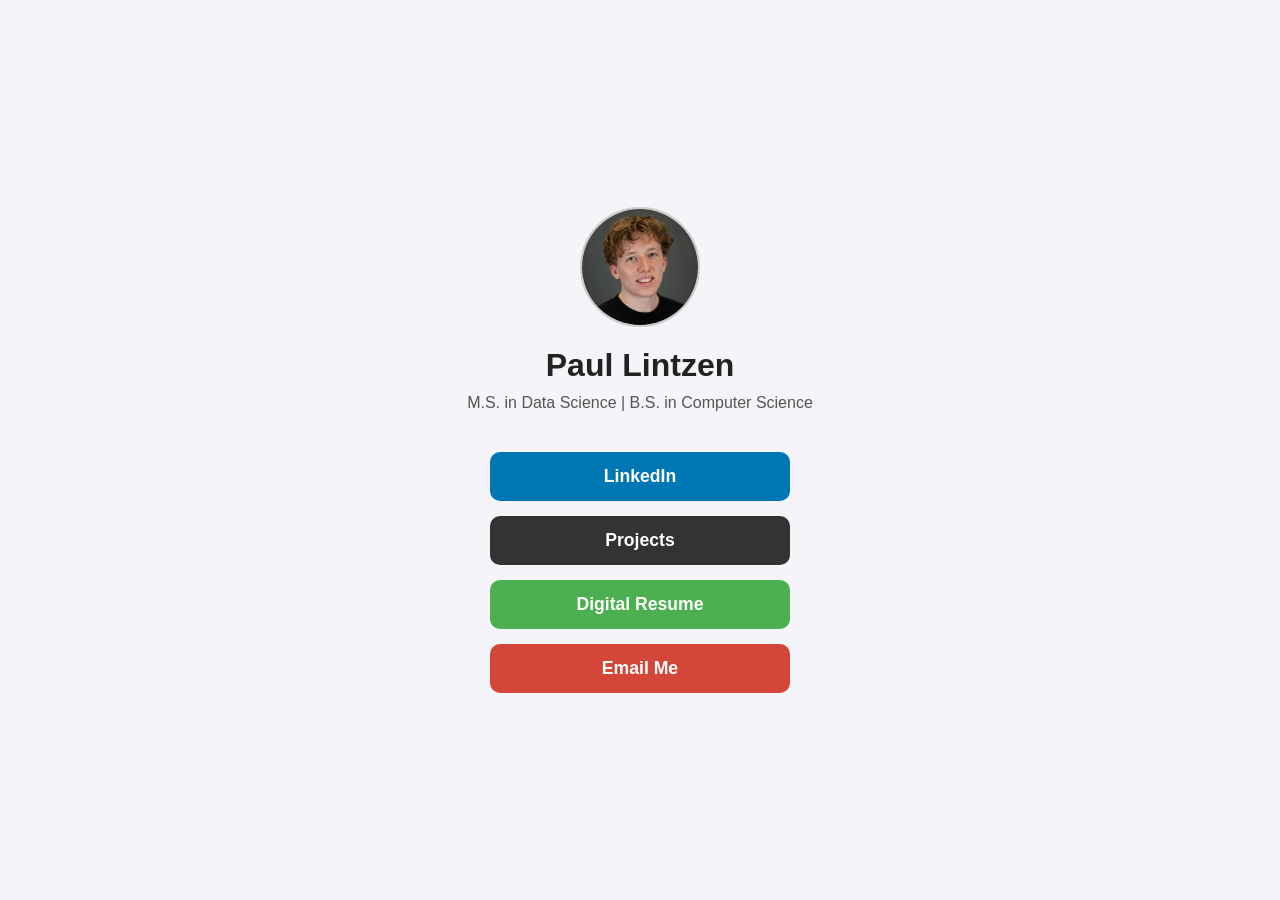
==== index.html @ 579edff2 "Reorder education" ====
<!DOCTYPE html>
<html lang="en">
<head>
<meta charset="UTF-8">
<meta name="viewport" content="width=device-width, initial-scale=1.0">
<title>Connect with Me</title>
<link rel="apple-touch-icon" sizes="180x180" href="icons/apple-touch-icon.png">
<link rel="icon" type="image/png" sizes="32x32" href="icons/favicon-32x32.png">
<link rel="icon" type="image/png" sizes="16x16" href="icons/favicon-16x16.png">
<link rel="manifest" href="icons/site.webmanifest">
<style>
    /* Reset some defaults */
    * { box-sizing: border-box; margin: 0; padding: 0; }
    body {
        font-family: 'Helvetica Neue', sans-serif;
        background: #f4f4f9;
        color: #333;
        display: flex;
        flex-direction: column;
        justify-content: center;
        align-items: center;
        height: 100vh;
        text-align: center;
        padding: 20px;
    }
    h1 {
        margin-bottom: 10px;
        font-size: 2em;
        color: #222;
    }
    p.description {
        margin-bottom: 40px;
        font-size: 1em;
        color: #555;
    }
    .buttons {
        display: flex;
        flex-direction: column;
        gap: 15px;
        width: 100%;
        max-width: 300px;
    }
    a.button {
        display: block;
        padding: 14px 20px;
        border-radius: 10px;
        font-size: 1.1em;
        font-weight: bold;
        text-decoration: none;
        color: white;
        transition: transform 0.2s, box-shadow 0.2s;
    }
    a.button:hover {
        transform: translateY(-2px);
        box-shadow: 0 4px 12px rgba(0,0,0,0.2);
    }
    a.linkedin { background: #0077B5; }
    a.projects { background: #333333; }
    a.resume { background: #4CAF50; }
    a.email { background: #d44638; }
    @media (max-width: 400px) {
        h1 { font-size: 1.5em; }
        p.description { font-size: 0.9em; }
        a.button { font-size: 1em; padding: 12px; }
    }
    .headshot {
    width: 120px;         /* adjust size as needed */
    height: 120px;
    border-radius: 50%;   /* makes it circular */
    object-fit: cover;    /* crops to fit nicely */
    margin-bottom: 20px;  /* space below the image */
    border: 2px solid #ccc; /* optional subtle border */
}
</style>
</head>
<body>
<img src="headshot.jpg" alt="Paul Lintzen" class="headshot">
<h1>Paul Lintzen</h1>
<p class="description">M.S. in Data Science | B.S. in Computer Science</p>
<div class="buttons">
    <a href="https://www.linkedin.com/in/paul-lintzen/" class="button linkedin" target="_blank">LinkedIn</a>
    <a href="projects.html" class="button projects">Projects</a>
    <a href="documents/jun2026-public-resume.pdf" class="button resume" target="_blank">Digital Resume</a>
    <a href="mailto:paul_lintzen@mines.edu" class="button email">Email Me</a>
</div>
</body>
</html>
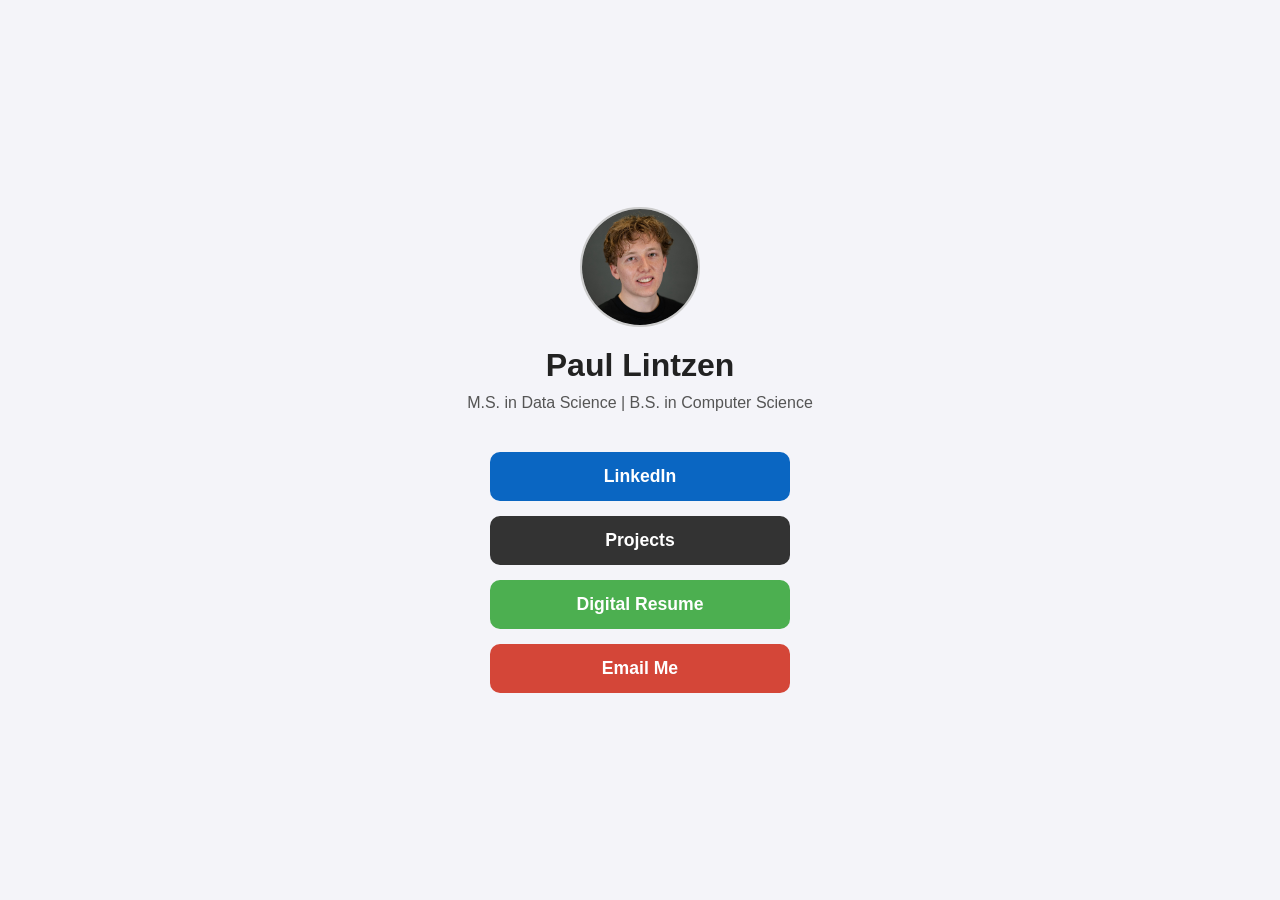
==== commit b0bb2034: "Update linked in color" ====
--- a/index.html
+++ b/index.html
@@ -54,7 +54,7 @@
         transform: translateY(-2px);
         box-shadow: 0 4px 12px rgba(0,0,0,0.2);
     }
-    a.linkedin { background: #0077B5; }
+    a.linkedin { background: #0a66c2; }
     a.projects { background: #333333; }
     a.resume { background: #4CAF50; }
     a.email { background: #d44638; }
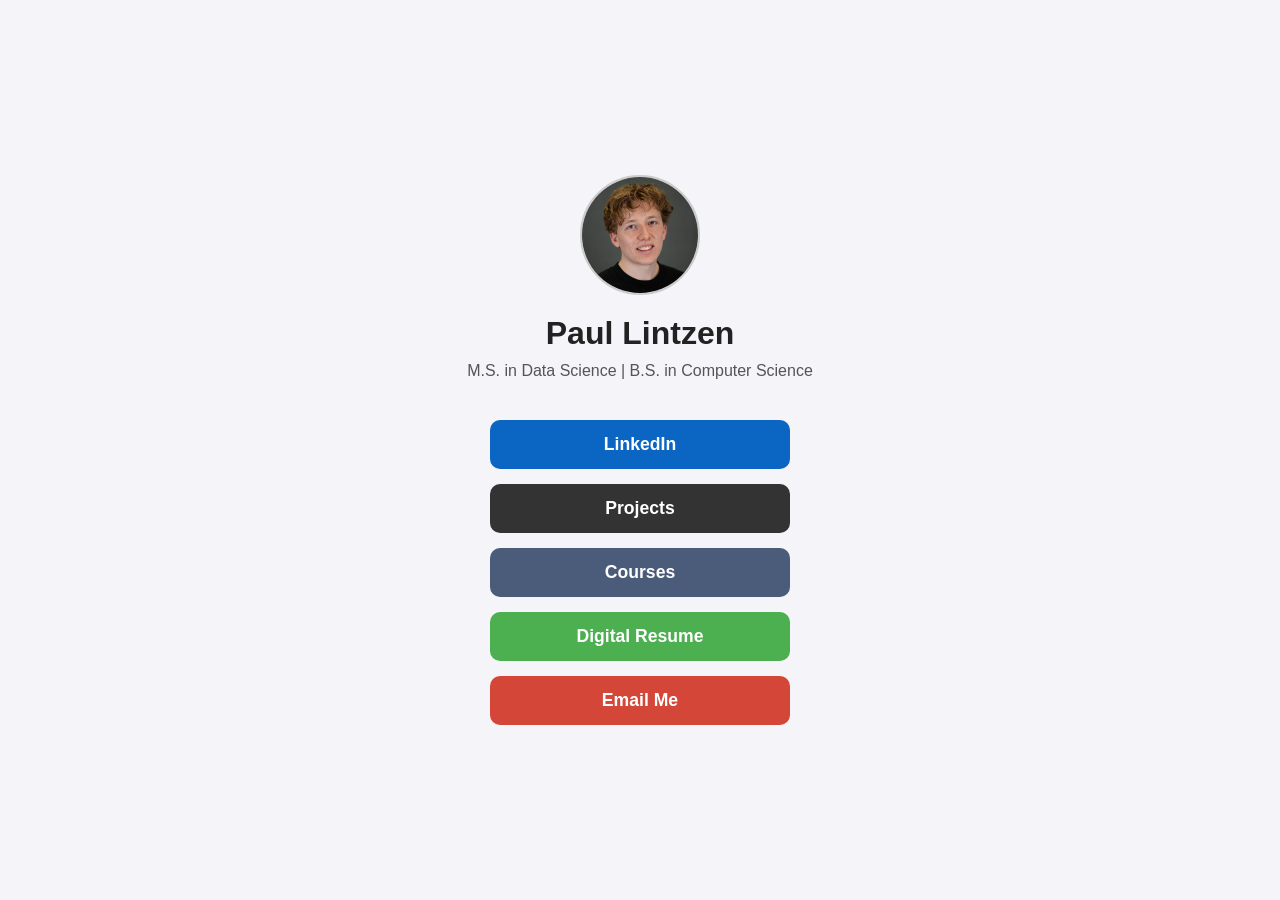
==== commit ec12f513: "Add courses page" ====
--- a/index.html
+++ b/index.html
@@ -56,6 +56,7 @@
     }
     a.linkedin { background: #0a66c2; }
     a.projects { background: #333333; }
+    a.courses { background: #4A5C7A; }
     a.resume { background: #4CAF50; }
     a.email { background: #d44638; }
     @media (max-width: 400px) {
@@ -80,6 +81,7 @@
 <div class="buttons">
     <a href="https://www.linkedin.com/in/paul-lintzen/" class="button linkedin" target="_blank">LinkedIn</a>
     <a href="projects.html" class="button projects">Projects</a>
+    <a href="courses.html" class="button courses">Courses</a>
     <a href="documents/jun2026-public-resume.pdf" class="button resume" target="_blank">Digital Resume</a>
     <a href="mailto:paul_lintzen@mines.edu" class="button email">Email Me</a>
 </div>
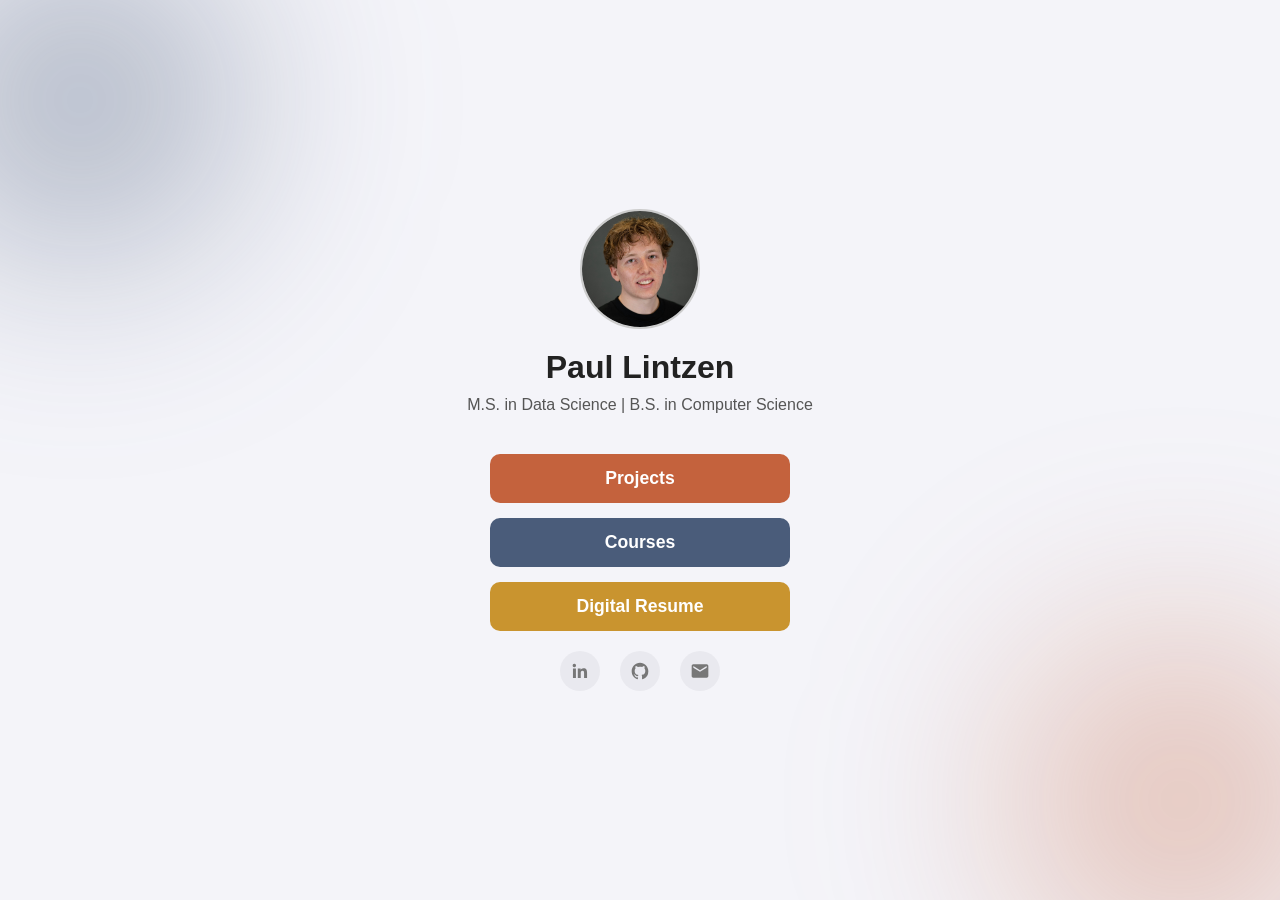
==== commit 4a7c637d: "Update contact buttons and colors on home page" ====
--- a/index.html
+++ b/index.html
@@ -12,6 +12,7 @@
     /* Reset some defaults */
     * { box-sizing: border-box; margin: 0; padding: 0; }
     body {
+        position: relative;
         font-family: 'Helvetica Neue', sans-serif;
         background: #f4f4f9;
         color: #333;
@@ -22,6 +23,28 @@
         height: 100vh;
         text-align: center;
         padding: 20px;
+    }
+    body::before, body::after {
+        content: "";
+        position: fixed;
+        border-radius: 50%;
+        filter: blur(90px);
+        z-index: -1;
+        pointer-events: none;
+    }
+    body::before {
+        width: 480px;
+        height: 480px;
+        top: -140px;
+        left: -160px;
+        background: radial-gradient(circle, rgba(74,92,122,0.55), transparent 70%);
+    }
+    body::after {
+        width: 520px;
+        height: 520px;
+        bottom: -160px;
+        right: -160px;
+        background: radial-gradient(circle, rgba(196,98,61,0.45), transparent 70%);
     }
     h1 {
         margin-bottom: 10px;
@@ -54,11 +77,37 @@
         transform: translateY(-2px);
         box-shadow: 0 4px 12px rgba(0,0,0,0.2);
     }
-    a.linkedin { background: #0a66c2; }
-    a.projects { background: #333333; }
+    a.projects { background: #C4623D; }
     a.courses { background: #4A5C7A; }
-    a.resume { background: #4CAF50; }
-    a.email { background: #d44638; }
+    a.resume { background: #C9942F; }
+    .social-icons {
+        display: flex;
+        justify-content: center;
+        gap: 20px;
+        margin-top: 20px;
+    }
+    a.icon-link {
+        display: flex;
+        align-items: center;
+        justify-content: center;
+        width: 40px;
+        height: 40px;
+        border-radius: 50%;
+        color: #777;
+        background: #e9e9ef;
+        transition: transform 0.2s, background 0.2s, color 0.2s;
+    }
+    a.icon-link svg {
+        width: 20px;
+        height: 20px;
+        fill: currentColor;
+    }
+    a.icon-link:hover {
+        transform: translateY(-2px);
+    }
+    a.icon-link.linkedin:hover { background: #0a66c2; color: white; }
+    a.icon-link.github:hover { background: #333333; color: white; }
+    a.icon-link.email:hover { background: #d44638; color: white; }
     @media (max-width: 400px) {
         h1 { font-size: 1.5em; }
         p.description { font-size: 0.9em; }
@@ -79,11 +128,20 @@
 <h1>Paul Lintzen</h1>
 <p class="description">M.S. in Data Science | B.S. in Computer Science</p>
 <div class="buttons">
-    <a href="https://www.linkedin.com/in/paul-lintzen/" class="button linkedin" target="_blank">LinkedIn</a>
     <a href="projects.html" class="button projects">Projects</a>
     <a href="courses.html" class="button courses">Courses</a>
     <a href="documents/jun2026-public-resume.pdf" class="button resume" target="_blank">Digital Resume</a>
-    <a href="mailto:paul_lintzen@mines.edu" class="button email">Email Me</a>
+</div>
+<div class="social-icons">
+    <a href="https://www.linkedin.com/in/paul-lintzen/" class="icon-link linkedin" target="_blank" aria-label="LinkedIn">
+        <svg viewBox="0 0 24 24"><path d="M20.45 20.45h-3.56v-5.57c0-1.33-.02-3.04-1.85-3.04-1.85 0-2.14 1.45-2.14 2.94v5.67H9.34V9h3.42v1.56h.05c.48-.9 1.64-1.85 3.38-1.85 3.61 0 4.28 2.38 4.28 5.47v6.27zM5.34 7.43a2.07 2.07 0 1 1 0-4.13 2.07 2.07 0 0 1 0 4.13zM7.12 20.45H3.56V9h3.56v11.45z"/></svg>
+    </a>
+    <a href="https://github.com/PaulLintzen" class="icon-link github" target="_blank" aria-label="GitHub">
+        <svg viewBox="0 0 24 24"><path d="M12 2C6.48 2 2 6.58 2 12.19c0 4.49 2.87 8.3 6.84 9.65.5.1.68-.22.68-.49 0-.24-.01-.88-.01-1.72-2.78.62-3.37-1.37-3.37-1.37-.45-1.18-1.11-1.49-1.11-1.49-.9-.63.07-.62.07-.62 1 .07 1.53 1.05 1.53 1.05.89 1.56 2.34 1.11 2.91.85.09-.66.35-1.11.63-1.36-2.22-.26-4.56-1.14-4.56-5.06 0-1.12.39-2.03 1.03-2.75-.1-.26-.45-1.31.1-2.72 0 0 .84-.28 2.75 1.05a9.3 9.3 0 0 1 2.5-.35c.85 0 1.71.12 2.5.35 1.91-1.33 2.75-1.05 2.75-1.05.55 1.41.2 2.46.1 2.72.64.72 1.03 1.63 1.03 2.75 0 3.93-2.34 4.79-4.57 5.05.36.32.68.94.68 1.9 0 1.37-.01 2.48-.01 2.81 0 .27.18.6.69.49A10.03 10.03 0 0 0 22 12.19C22 6.58 17.52 2 12 2z"/></svg>
+    </a>
+    <a href="mailto:paul_lintzen@mines.edu" class="icon-link email" aria-label="Email">
+        <svg viewBox="0 0 24 24"><path d="M20 4H4c-1.1 0-1.99.9-1.99 2L2 18c0 1.1.9 2 2 2h16c1.1 0 2-.9 2-2V6c0-1.1-.9-2-2-2zm0 4-8 5-8-5V6l8 5 8-5v2z"/></svg>
+    </a>
 </div>
 </body>
 </html>
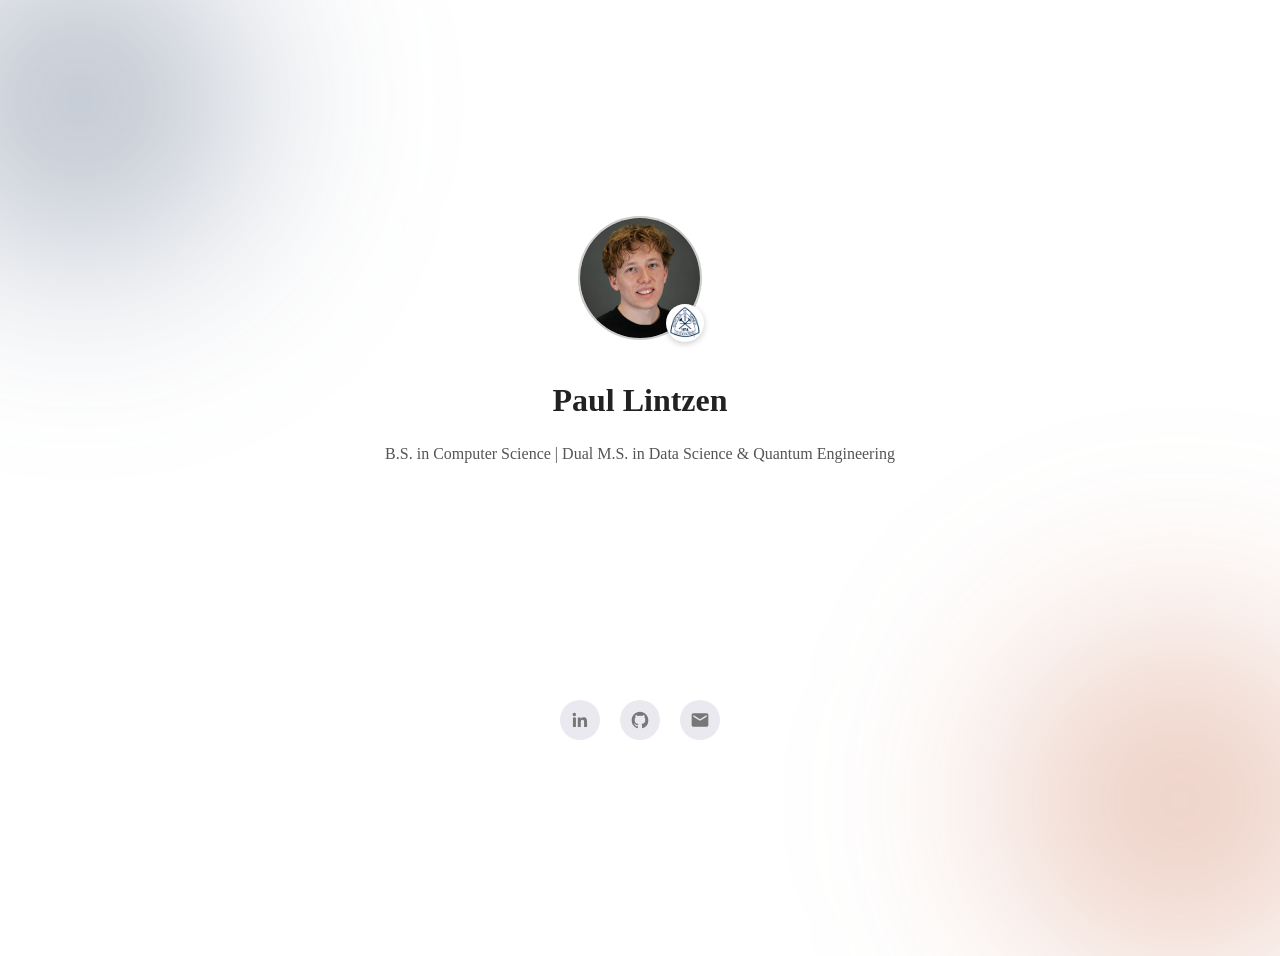
==== commit b81b94b2: "Update resume rendering" ====
--- a/index.html
+++ b/index.html
@@ -3,19 +3,21 @@
 <head>
 <meta charset="UTF-8">
 <meta name="viewport" content="width=device-width, initial-scale=1.0">
-<title>Connect with Me</title>
+<title>Paul Lintzen</title>
+<meta name="description" content="Paul Lintzen — M.S. in Data Science &amp; Quantum Engineering, B.S. in Computer Science, Colorado School of Mines.">
+<meta property="og:title" content="Paul Lintzen">
+<meta property="og:description" content="M.S. in Data Science &amp; Quantum Engineering | B.S. in Computer Science, Colorado School of Mines">
+<meta property="og:image" content="headshot.jpg">
+<meta property="og:type" content="website">
+<meta name="twitter:card" content="summary">
 <link rel="apple-touch-icon" sizes="180x180" href="icons/apple-touch-icon.png">
 <link rel="icon" type="image/png" sizes="32x32" href="icons/favicon-32x32.png">
 <link rel="icon" type="image/png" sizes="16x16" href="icons/favicon-16x16.png">
 <link rel="manifest" href="icons/site.webmanifest">
+<link rel="stylesheet" href="style.css">
 <style>
-    /* Reset some defaults */
-    * { box-sizing: border-box; margin: 0; padding: 0; }
     body {
         position: relative;
-        font-family: 'Helvetica Neue', sans-serif;
-        background: #f4f4f9;
-        color: #333;
         display: flex;
         flex-direction: column;
         justify-content: center;
@@ -77,9 +79,9 @@
         transform: translateY(-2px);
         box-shadow: 0 4px 12px rgba(0,0,0,0.2);
     }
-    a.projects { background: #C4623D; }
-    a.courses { background: #4A5C7A; }
-    a.resume { background: #C9942F; }
+    a.projects { background: var(--c3); }
+    a.courses { background: var(--c1); }
+    a.resume { background: var(--c4); }
     .social-icons {
         display: flex;
         justify-content: center;
@@ -113,24 +115,45 @@
         p.description { font-size: 0.9em; }
         a.button { font-size: 1em; padding: 12px; }
     }
+    .avatar {
+        position: relative;
+        display: inline-block;
+        margin-bottom: 20px;
+    }
     .headshot {
-    width: 120px;         /* adjust size as needed */
-    height: 120px;
-    border-radius: 50%;   /* makes it circular */
-    object-fit: cover;    /* crops to fit nicely */
-    margin-bottom: 20px;  /* space below the image */
-    border: 2px solid #ccc; /* optional subtle border */
-}
+        display: block;
+        width: 120px;
+        height: 120px;
+        border-radius: 50%;
+        object-fit: cover;
+        border: 2px solid #ccc;
+    }
+    .school-badge {
+        position: absolute;
+        bottom: -2px;
+        right: -2px;
+        width: 38px;
+        height: 38px;
+        border-radius: 50%;
+        background: white;
+        padding: 0px;
+        box-shadow: 0 2px 6px rgba(0,0,0,0.2);
+        object-fit: contain;
+        object-position: center 10%;
+    }
 </style>
 </head>
 <body>
-<img src="headshot.jpg" alt="Paul Lintzen" class="headshot">
+<div class="avatar">
+    <img src="headshot.jpg" alt="Paul Lintzen" class="headshot">
+    <img src="mines.png" alt="Colorado School of Mines" class="school-badge">
+</div>
 <h1>Paul Lintzen</h1>
-<p class="description">M.S. in Data Science | B.S. in Computer Science</p>
+<p class="description">B.S. in Computer Science | Dual M.S. in Data Science &amp; Quantum Engineering</p>
 <div class="buttons">
     <a href="projects.html" class="button projects">Projects</a>
     <a href="courses.html" class="button courses">Courses</a>
-    <a href="documents/jun2026-public-resume.pdf" class="button resume" target="_blank">Digital Resume</a>
+    <a href="resume.html" class="button resume">Digital Resume</a>
 </div>
 <div class="social-icons">
     <a href="https://www.linkedin.com/in/paul-lintzen/" class="icon-link linkedin" target="_blank" aria-label="LinkedIn">
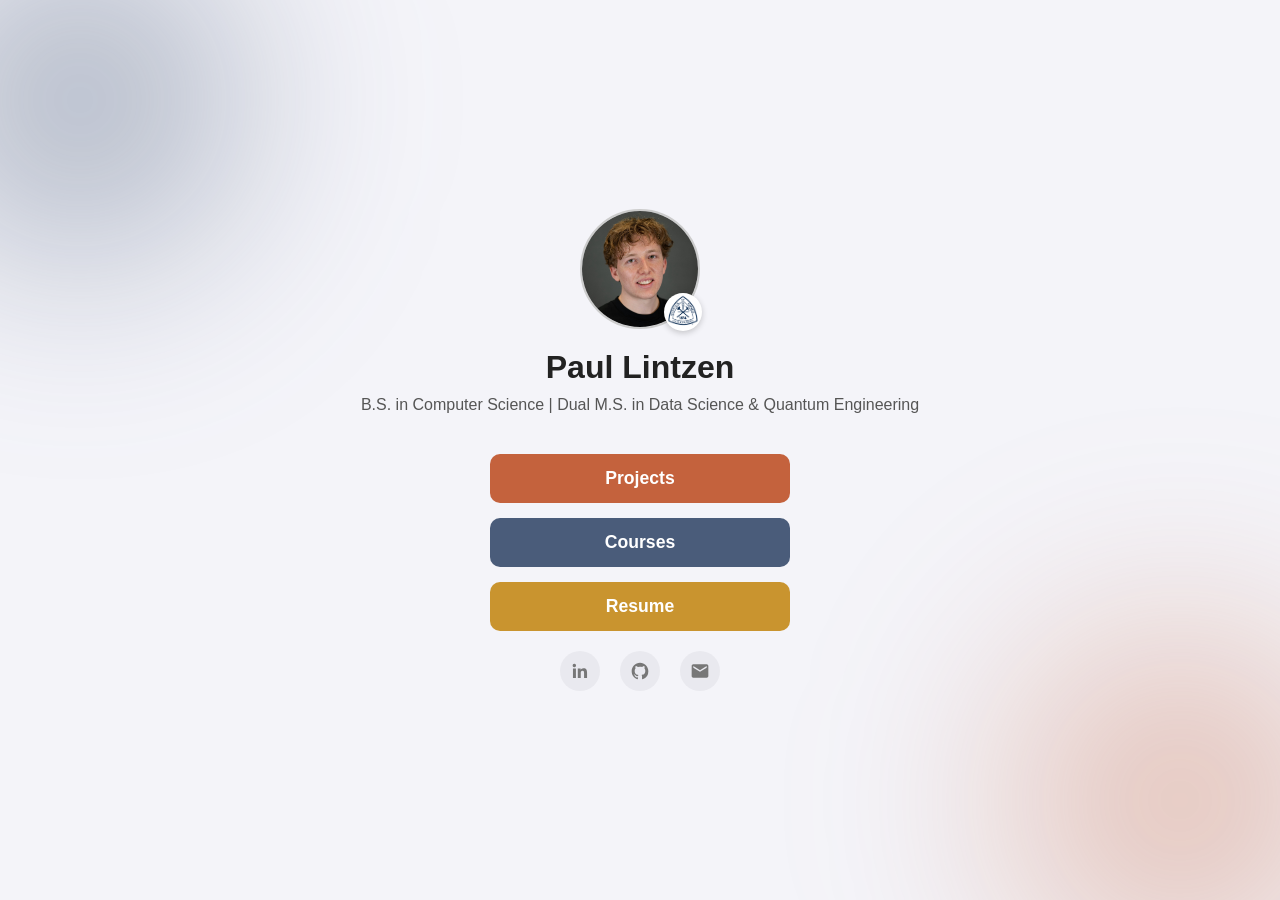
==== commit fb5fa626: "Reformat course page header" ====
--- a/index.html
+++ b/index.html
@@ -153,7 +153,7 @@
 <div class="buttons">
     <a href="projects.html" class="button projects">Projects</a>
     <a href="courses.html" class="button courses">Courses</a>
-    <a href="resume.html" class="button resume">Digital Resume</a>
+    <a href="resume.html" class="button resume">Resume</a>
 </div>
 <div class="social-icons">
     <a href="https://www.linkedin.com/in/paul-lintzen/" class="icon-link linkedin" target="_blank" aria-label="LinkedIn">
--- a/style.css
+++ b/style.css
@@ -0,0 +1,28 @@
+* { box-sizing: border-box; margin: 0; padding: 0; }
+
+:root {
+    --c1: #4A5C7A; /* Slate Blue */
+    --c2: #3F8083; /* Muted Teal */
+    --c3: #C4623D; /* Terracotta */
+    --c4: #C9942F; /* Mustard Gold */
+    --c5: #7A5980; /* Plum */
+    --c6: #4E7A8C; /* Steel Blue */
+}
+
+body {
+    font-family: 'Helvetica Neue', sans-serif;
+    background: #f4f4f9;
+    color: #333;
+}
+
+a.back {
+    display: inline-block;
+    margin-top: 30px;
+    color: #555;
+    font-weight: normal;
+    font-size: 0.95em;
+    text-decoration: none;
+}
+a.back:hover span {
+    text-decoration: underline;
+}
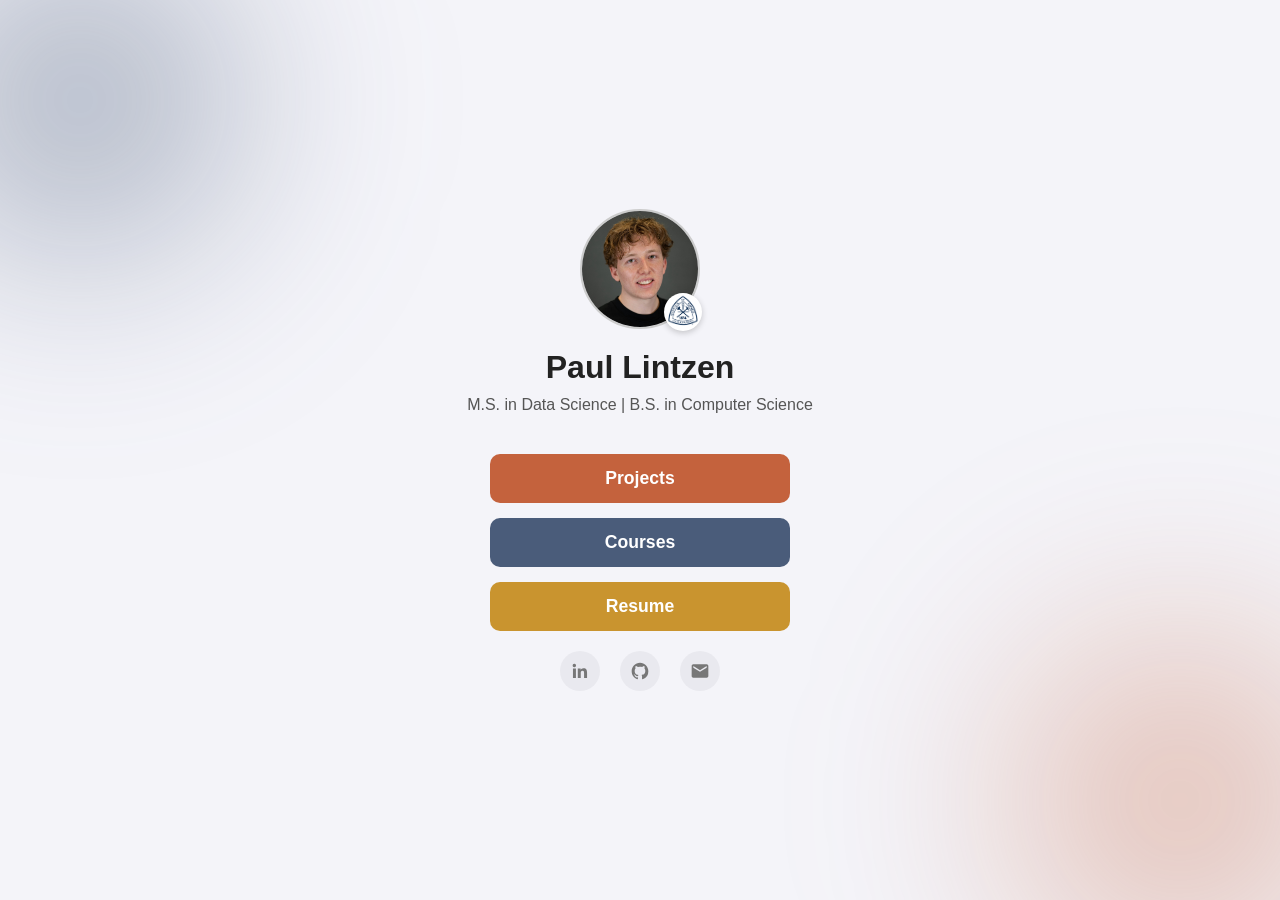
==== commit 4059426c: "Add research reports to projects and update resume" ====
--- a/index.html
+++ b/index.html
@@ -4,9 +4,9 @@
 <meta charset="UTF-8">
 <meta name="viewport" content="width=device-width, initial-scale=1.0">
 <title>Paul Lintzen</title>
-<meta name="description" content="Paul Lintzen — M.S. in Data Science &amp; Quantum Engineering, B.S. in Computer Science, Colorado School of Mines.">
+<meta name="description" content="Paul Lintzen — M.S. in Data Science, B.S. in Computer Science, Colorado School of Mines.">
 <meta property="og:title" content="Paul Lintzen">
-<meta property="og:description" content="M.S. in Data Science &amp; Quantum Engineering | B.S. in Computer Science, Colorado School of Mines">
+<meta property="og:description" content="M.S. in Data Science | B.S. in Computer Science, Colorado School of Mines">
 <meta property="og:image" content="headshot.jpg">
 <meta property="og:type" content="website">
 <meta name="twitter:card" content="summary">
@@ -149,7 +149,7 @@
     <img src="mines.png" alt="Colorado School of Mines" class="school-badge">
 </div>
 <h1>Paul Lintzen</h1>
-<p class="description">B.S. in Computer Science | Dual M.S. in Data Science &amp; Quantum Engineering</p>
+<p class="description">M.S. in Data Science | B.S. in Computer Science</p>
 <div class="buttons">
     <a href="projects.html" class="button projects">Projects</a>
     <a href="courses.html" class="button courses">Courses</a>
@@ -162,7 +162,7 @@
     <a href="https://github.com/PaulLintzen" class="icon-link github" target="_blank" aria-label="GitHub">
         <svg viewBox="0 0 24 24"><path d="M12 2C6.48 2 2 6.58 2 12.19c0 4.49 2.87 8.3 6.84 9.65.5.1.68-.22.68-.49 0-.24-.01-.88-.01-1.72-2.78.62-3.37-1.37-3.37-1.37-.45-1.18-1.11-1.49-1.11-1.49-.9-.63.07-.62.07-.62 1 .07 1.53 1.05 1.53 1.05.89 1.56 2.34 1.11 2.91.85.09-.66.35-1.11.63-1.36-2.22-.26-4.56-1.14-4.56-5.06 0-1.12.39-2.03 1.03-2.75-.1-.26-.45-1.31.1-2.72 0 0 .84-.28 2.75 1.05a9.3 9.3 0 0 1 2.5-.35c.85 0 1.71.12 2.5.35 1.91-1.33 2.75-1.05 2.75-1.05.55 1.41.2 2.46.1 2.72.64.72 1.03 1.63 1.03 2.75 0 3.93-2.34 4.79-4.57 5.05.36.32.68.94.68 1.9 0 1.37-.01 2.48-.01 2.81 0 .27.18.6.69.49A10.03 10.03 0 0 0 22 12.19C22 6.58 17.52 2 12 2z"/></svg>
     </a>
-    <a href="mailto:paul_lintzen@mines.edu" class="icon-link email" aria-label="Email">
+    <a href="mailto:paul_lintzen@mines.edu?subject=%5BPortfolio%20Site%5D%20Contact" class="icon-link email" aria-label="Email">
         <svg viewBox="0 0 24 24"><path d="M20 4H4c-1.1 0-1.99.9-1.99 2L2 18c0 1.1.9 2 2 2h16c1.1 0 2-.9 2-2V6c0-1.1-.9-2-2-2zm0 4-8 5-8-5V6l8 5 8-5v2z"/></svg>
     </a>
 </div>
--- a/style.css
+++ b/style.css
@@ -6,7 +6,9 @@
     --c3: #C4623D; /* Terracotta */
     --c4: #C9942F; /* Mustard Gold */
     --c5: #7A5980; /* Plum */
-    --c6: #4E7A8C; /* Steel Blue */
+    --c6: #8C3F52; /* Burgundy */
+    --c7: #6C5B9E; /* Indigo */
+    --c8: #5B7F52; /* Olive */
 }
 
 body {
